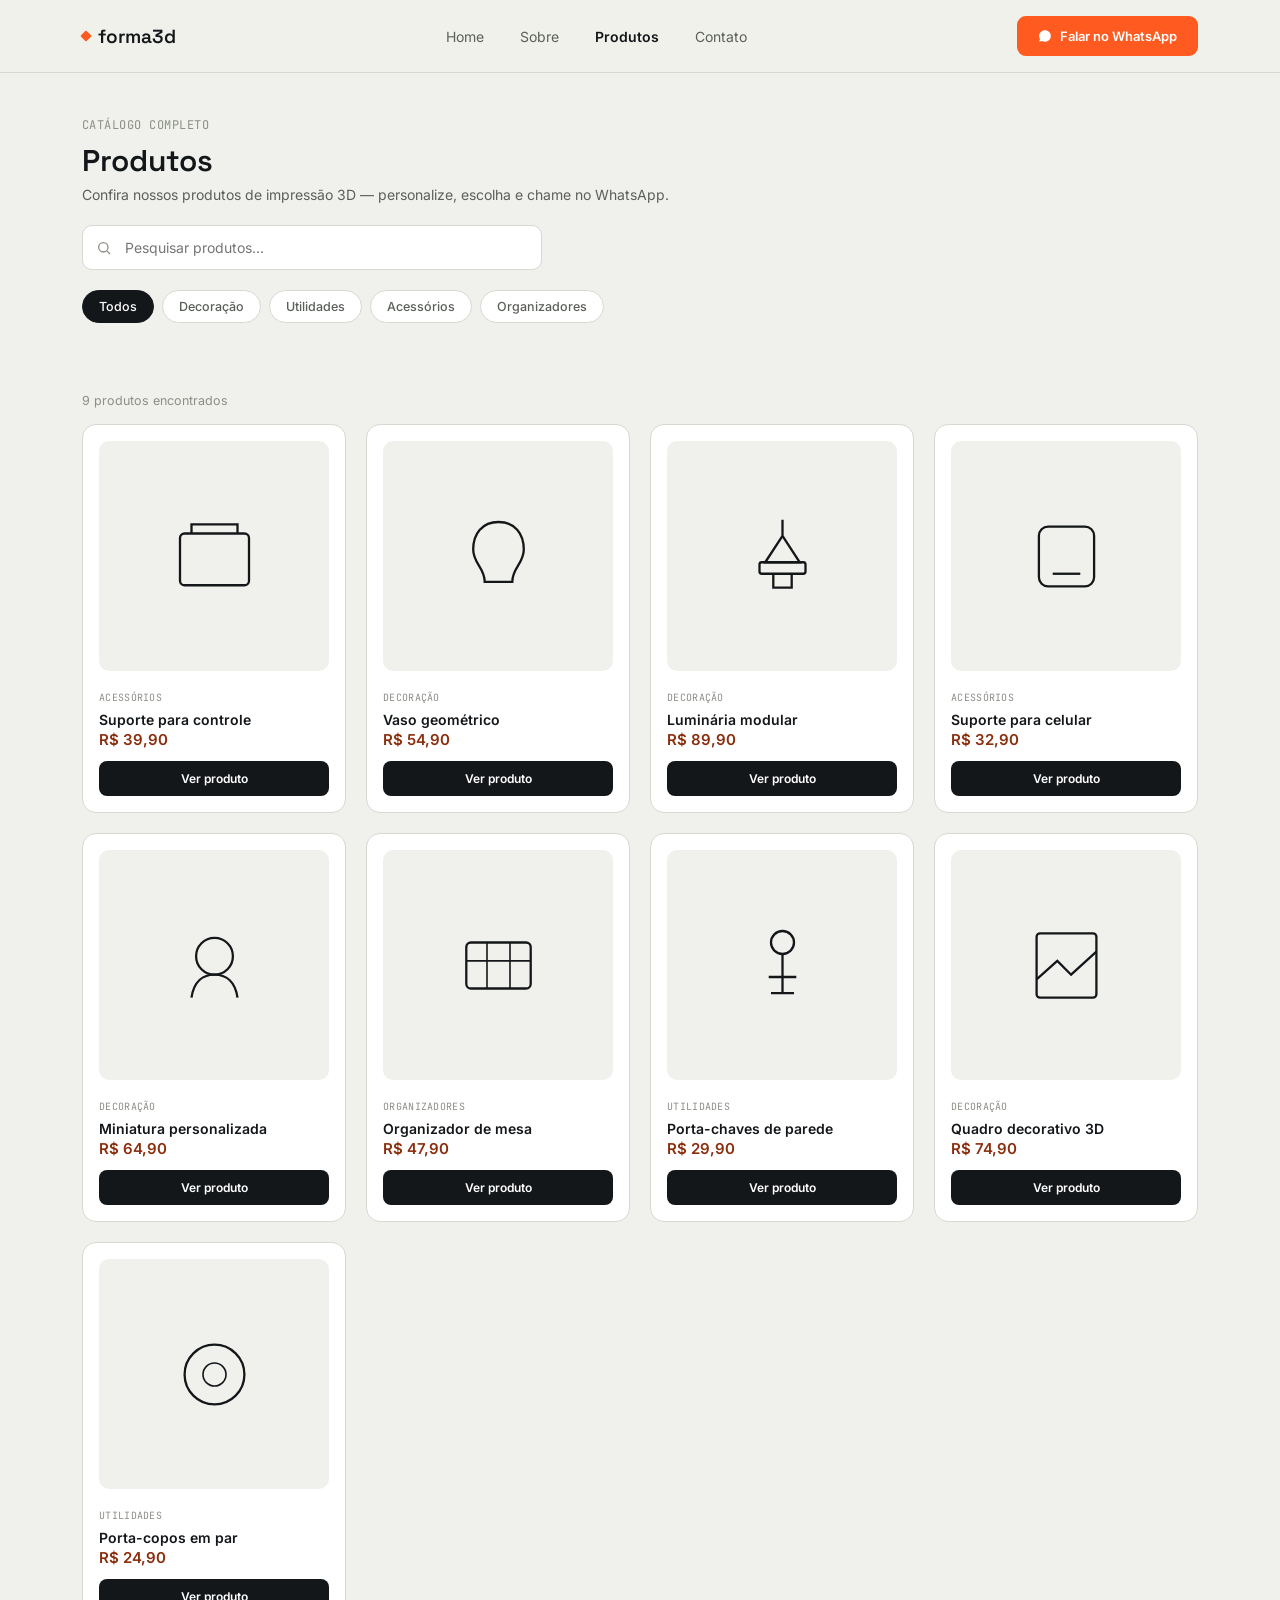
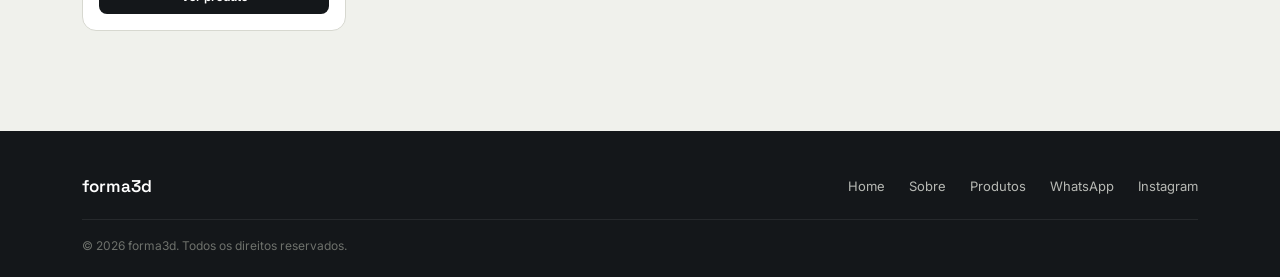
==== produtos.html @ f87c81cc "Adicionando Página de Produtos" ====
<!DOCTYPE html>
<html lang="pt-BR">
<head>
<meta charset="UTF-8">
<meta name="viewport" content="width=device-width, initial-scale=1.0">
<title>Produtos — Forma3D | Catálogo de impressão 3D</title>
<meta name="description" content="Catálogo de produtos personalizados em impressão 3D da Forma3D. Veja preços, fotos e compre pelo WhatsApp.">
<link rel="stylesheet" href="CSS/produtos.css">

<link rel="preconnect" href="https://fonts.googleapis.com">
<link rel="preconnect" href="https://fonts.gstatic.com" crossorigin>
<link href="https://fonts.googleapis.com/css2?family=Space+Grotesk:wght@500;600&family=Inter:wght@400;500;600&family=JetBrains+Mono:wght@400;500&display=swap" rel="stylesheet">

</head>
<body>

<header>
  <div class="wrap">
    <nav>
      <a href="index.html" class="logo display"><span class="dot"></span>forma3d</a>
      <div class="navlinks">
        <a href="index.html">Home</a>
        <a href="index.html#sobre">Sobre</a>
        <a href="produtos.html" class="active">Produtos</a>
        <a href="index.html#contato">Contato</a>
      </div>
      <a class="btn btn-accent" href="https://wa.me/5500000000000" target="_blank" rel="noopener">
        <svg width="14" height="14" viewBox="0 0 24 24" fill="currentColor"><path d="M12 2C6.48 2 2 6.48 2 12c0 1.85.5 3.58 1.35 5.07L2 22l5.1-1.33A9.94 9.94 0 0 0 12 22c5.52 0 10-4.48 10-10S17.52 2 12 2Z"/></svg>
        Falar no WhatsApp
      </a>
    </nav>
  </div>
</header>

<main>
  <section class="page-hero">
    <div class="wrap">
      <span class="section-tag">catálogo completo</span>
      <h1 class="display">Produtos</h1>
      <p>Confira nossos produtos de impressão 3D — personalize, escolha e chame no WhatsApp.</p>

      <div class="search-wrap">
        <span class="search-icon">
          <svg width="16" height="16" viewBox="0 0 24 24" fill="none" stroke="currentColor" stroke-width="2"><circle cx="11" cy="11" r="7"/><path d="M21 21l-4.3-4.3"/></svg>
        </span>
        <input type="search" id="searchInput" placeholder="Pesquisar produtos..." aria-label="Pesquisar produtos">
        <button class="search-clear" id="searchClear" aria-label="Limpar pesquisa">
          <svg width="14" height="14" viewBox="0 0 24 24" fill="none" stroke="currentColor" stroke-width="2"><path d="M18 6 6 18M6 6l12 12"/></svg>
        </button>
      </div>

      <div class="filters" id="filters" role="tablist" aria-label="Filtrar por categoria"></div>
    </div>
  </section>

  <section class="catalog">
    <div class="wrap">
      <p class="results-meta" id="resultsMeta"></p>
      <div class="grid" id="grid"></div>
      <div class="empty-state" id="emptyState">
        <svg width="40" height="40" viewBox="0 0 24 24" fill="none" stroke="currentColor" stroke-width="1.5"><circle cx="11" cy="11" r="7"/><path d="M21 21l-4.3-4.3"/></svg>
        <h3>Nenhum produto encontrado</h3>
        <p>Tente pesquisar com outras palavras ou remova o filtro de categoria.</p>
      </div>
    </div>
  </section>
</main>

<div class="modal-overlay" id="modalOverlay">
  <div class="modal" id="modal" role="dialog" aria-modal="true" aria-labelledby="modalProductName">
    <button class="modal-close" id="modalClose" aria-label="Fechar">
      <svg width="16" height="16" viewBox="0 0 24 24" fill="none" stroke="currentColor" stroke-width="2"><path d="M18 6 6 18M6 6l12 12"/></svg>
    </button>
    <div class="modal-body">
      <div>
        <div class="gallery-main" id="galleryMain"></div>
        <div class="thumbs" id="galleryThumbs"></div>
      </div>
      <div>
        <span class="p-cat" id="modalCat"></span>
        <h2 class="p-name display" id="modalProductName"></h2>
        <div class="p-price" id="modalPrice"></div>
        <p class="p-desc" id="modalDesc"></p>
        <a class="btn btn-accent p-cta" id="modalWhats" target="_blank" rel="noopener">
          <svg width="14" height="14" viewBox="0 0 24 24" fill="currentColor"><path d="M12 2C6.48 2 2 6.48 2 12c0 1.85.5 3.58 1.35 5.07L2 22l5.1-1.33A9.94 9.94 0 0 0 12 22c5.52 0 10-4.48 10-10S17.52 2 12 2Z"/></svg>
          Comprar pelo WhatsApp
        </a>
      </div>
    </div>
    <div class="related-title">Você também pode gostar</div>
    <div class="related-grid" id="relatedGrid"></div>
  </div>
</div>

<footer>
  <div class="wrap">
    <div class="footer-row">
      <div class="footer-logo display">forma3d</div>
      <div class="footer-links">
        <a href="index.html">Home</a>
        <a href="index.html#sobre">Sobre</a>
        <a href="produtos.html">Produtos</a>
        <a href="https://wa.me/5500000000000" target="_blank" rel="noopener">WhatsApp</a>
        <a href="#" target="_blank" rel="noopener">Instagram</a>
      </div>
    </div>
    <p class="foot-bottom">© 2026 forma3d. Todos os direitos reservados.</p>
  </div>
</footer>

<script src="JS/produtos.js"></script>

</body>
</html>
---- CSS/produtos.css ----
:root{
    --bg:#F0F1EC;
    --bg-grid: rgba(20,23,26,0.05);
    --ink:#14171A;
    --ink-soft:#5B5F5A;
    --muted:#8B8F87;
    --line:#D7D8D0;
    --card:#FFFFFF;
    --accent:#FF5A1F;
    --accent-ink:#8A2E0E;
    --footer:#14171A;
    --radius:14px;
    --maxw:1180px;
  }
  *{box-sizing:border-box; margin:0; padding:0;}
  html{scroll-behavior:smooth;}
  body{ background:var(--bg); color:var(--ink); font-family:'Inter', sans-serif; -webkit-font-smoothing:antialiased; }
  img,svg{display:block; max-width:100%;}
  a{color:inherit; text-decoration:none;}
  button{ font-family:inherit; border:none; background:none; cursor:pointer; color:inherit; }
  .wrap{max-width:var(--maxw); margin:0 auto; padding:0 32px;}
  .mono{font-family:'JetBrains Mono', monospace;}
  .display{font-family:'Space Grotesk', sans-serif; font-weight:600;}
  :focus-visible{ outline:2px solid var(--accent); outline-offset:2px; }

  /* NAVBAR (mesma da Home) */
  header{ position:sticky; top:0; z-index:60; background:rgba(240,241,236,0.9); backdrop-filter:blur(10px); border-bottom:1px solid var(--line); }
  nav{ display:flex; align-items:center; justify-content:space-between; padding:16px 0; }
  .logo{ display:flex; align-items:center; gap:8px; font-size:19px; }
  .logo .dot{ width:8px; height:8px; background:var(--accent); border-radius:1px; transform:rotate(45deg); }
  .navlinks{ display:flex; gap:36px; font-size:14px; color:var(--ink-soft); }
  .navlinks a.active{ color:var(--ink); font-weight:600; }
  .navlinks a:hover{ color:var(--ink); }
  .btn{ display:inline-flex; align-items:center; gap:8px; font-size:13px; font-weight:600; padding:11px 20px; border-radius:9px; cursor:pointer; border:1px solid transparent; transition:transform .15s ease, box-shadow .15s ease, background .2s ease; white-space:nowrap; }
  .btn:active{ transform:scale(0.97); }
  .btn-accent{ background:var(--accent); color:#fff; }
  .btn-accent:hover{ box-shadow:0 6px 20px rgba(255,90,31,0.35); }
  .btn-outline{ border-color:var(--ink); color:var(--ink); background:transparent; }
  .btn-outline:hover{ background:var(--ink); color:#fff; }
  .navlinks-mobile{ display:none; }

  /* HERO simples */
  .page-hero{ padding:44px 0 30px; text-align:left; }
  .page-hero span.section-tag{ font-family:'JetBrains Mono', monospace; font-size:12px; color:var(--muted); text-transform:uppercase; letter-spacing:.04em; display:block; margin-bottom:8px; }
  .page-hero h1{ font-size:30px; }
  .page-hero p{ color:var(--ink-soft); font-size:14px; margin-top:6px; }

  /* BUSCA */
  .search-wrap{ position:relative; max-width:460px; margin-top:22px; }
  .search-wrap input{
    width:100%; font-family:inherit; font-size:14px; padding:13px 40px 13px 42px;
    border:1px solid var(--line); border-radius:10px; background:var(--card); color:var(--ink);
    transition:border-color .2s ease;
  }
  .search-wrap input:focus{ border-color:var(--ink); outline:none; }
  .search-icon{ position:absolute; left:14px; top:50%; transform:translateY(-50%); color:var(--muted); }
  .search-clear{ position:absolute; right:10px; top:50%; transform:translateY(-50%); width:24px; height:24px; border-radius:50%; display:none; align-items:center; justify-content:center; color:var(--muted); }
  .search-clear:hover{ background:var(--bg); color:var(--ink); }
  .search-clear.show{ display:flex; }

  /* FILTROS */
  .filters{ display:flex; gap:8px; margin-top:20px; overflow-x:auto; padding-bottom:4px; }
  .filters::-webkit-scrollbar{ display:none; }
  .filter-btn{
    flex:0 0 auto; font-size:12.5px; font-weight:500; padding:8px 16px; border-radius:20px;
    border:1px solid var(--line); background:var(--card); color:var(--ink-soft); white-space:nowrap;
    transition:all .2s ease;
  }
  .filter-btn:hover{ border-color:var(--ink); color:var(--ink); }
  .filter-btn.active{ background:var(--ink); border-color:var(--ink); color:#fff; }

  /* GRID */
  .catalog{ padding:36px 0 80px; }
  .results-meta{ font-size:12.5px; color:var(--muted); margin-bottom:16px; }
  .grid{ display:grid; grid-template-columns:repeat(4, 1fr); gap:20px; }
  .card{
    background:var(--card); border:1px solid var(--line); border-radius:var(--radius); padding:16px;
    transition:transform .25s ease, box-shadow .25s ease; cursor:pointer;
  }
  .card:hover{ transform:translateY(-5px); box-shadow:0 16px 32px rgba(20,23,26,0.08); }
  .card-img{ aspect-ratio:1/1; border-radius:10px; background:var(--bg); display:flex; align-items:center; justify-content:center; margin-bottom:14px; overflow:hidden; }
  .card-img svg{ width:50%; transition:transform .35s ease; }
  .card:hover .card-img svg{ transform:scale(1.08) rotate(-2deg); }
  .card-cat{ font-family:'JetBrains Mono', monospace; font-size:10px; color:var(--muted); text-transform:uppercase; letter-spacing:.03em; }
  .card-name{ font-size:14px; font-weight:600; margin:6px 0 2px; }
  .card-price{ font-size:15px; font-weight:600; color:var(--accent-ink); margin-bottom:12px; }
  .card-cta{ display:flex; align-items:center; justify-content:center; gap:6px; font-size:12px; font-weight:600; padding:10px; border-radius:8px; background:var(--ink); color:#fff; transition:background .2s ease; }
  .card:hover .card-cta{ background:var(--accent); }

  .empty-state{ display:none; text-align:center; padding:70px 20px; color:var(--ink-soft); }
  .empty-state.show{ display:block; }
  .empty-state svg{ margin:0 auto 16px; color:var(--muted); }
  .empty-state h3{ font-size:16px; color:var(--ink); margin-bottom:6px; }
  .empty-state p{ font-size:13px; }

  /* MODAL PRODUTO */
  .modal-overlay{
    position:fixed; inset:0; background:rgba(20,23,26,0.5); backdrop-filter:blur(3px);
    display:none; align-items:center; justify-content:center; z-index:100; padding:24px;
  }
  .modal-overlay.open{ display:flex; }
  .modal{
    background:var(--bg); border-radius:18px; max-width:920px; width:100%; max-height:88vh; overflow-y:auto;
    position:relative; box-shadow:0 30px 60px rgba(0,0,0,0.25);
  }
  .modal-close{
    position:sticky; top:16px; margin-left:auto; margin-right:16px; width:36px; height:36px; border-radius:50%;
    background:var(--card); border:1px solid var(--line); display:flex; align-items:center; justify-content:center; z-index:5;
  }
  .modal-close:hover{ border-color:var(--ink); }
  .modal-body{ display:grid; grid-template-columns:1fr 1fr; gap:36px; padding:0 40px 40px; margin-top:-36px; }
  .gallery-main{ aspect-ratio:1/1; border-radius:14px; background:var(--card); border:1px solid var(--line); display:flex; align-items:center; justify-content:center; overflow:hidden; }
  .gallery-main svg{ width:44%; transition:opacity .2s ease; }
  .thumbs{ display:flex; gap:10px; margin-top:10px; }
  .thumb{ width:64px; height:64px; border-radius:8px; background:var(--card); border:1.5px solid var(--line); display:flex; align-items:center; justify-content:center; }
  .thumb svg{ width:60%; }
  .thumb.active{ border-color:var(--accent); }
  .thumb:hover{ border-color:var(--ink); }

  .p-cat{ font-family:'JetBrains Mono', monospace; font-size:11px; color:var(--muted); text-transform:uppercase; letter-spacing:.04em; }
  .p-name{ font-size:24px; margin:8px 0 4px; }
  .p-price{ font-size:20px; font-weight:600; color:var(--accent-ink); margin-bottom:16px; }
  .p-desc{ font-size:14px; color:var(--ink-soft); line-height:1.7; margin-bottom:24px; }
  .p-cta{ display:inline-flex; align-items:center; gap:8px; }

  .related-title{ font-family:'JetBrains Mono', monospace; font-size:11px; color:var(--muted); text-transform:uppercase; letter-spacing:.04em; margin:36px 40px 14px; }
  .related-grid{ display:grid; grid-template-columns:repeat(3, 1fr); gap:16px; padding:0 40px 36px; }
  .related-card{ background:var(--card); border:1px solid var(--line); border-radius:10px; padding:10px; cursor:pointer; transition:transform .2s ease; }
  .related-card:hover{ transform:translateY(-3px); }
  .related-card .card-img{ margin-bottom:8px; }
  .related-card .card-name{ font-size:12px; }
  .related-card .card-price{ font-size:12.5px; margin-bottom:0; }

  footer{ background:var(--footer); color:#B7B9B4; padding:44px 0 24px; margin-top:20px; }
  .footer-row{ display:flex; justify-content:space-between; align-items:center; flex-wrap:wrap; gap:16px; padding-bottom:22px; border-bottom:1px solid rgba(255,255,255,0.08); }
  .footer-logo{ color:#fff; font-size:17px; }
  .footer-links{ display:flex; gap:24px; font-size:13px; }
  .footer-links a:hover{ color:#fff; }
  .foot-bottom{ padding-top:18px; font-size:12px; color:#6E716C; }

  @media (max-width: 1024px){
    .grid{ grid-template-columns:repeat(3, 1fr); }
    .modal-body{ grid-template-columns:1fr; padding:0 24px 24px; }
    .related-grid{ grid-template-columns:repeat(3,1fr); padding:0 24px 24px; }
    .related-title{ margin:28px 24px 12px; }
  }
  @media (max-width: 880px){
    .wrap{ padding:0 20px; }
    .navlinks{ display:none; }
    .navlinks-mobile{ display:flex; }
    .grid{ grid-template-columns:repeat(2, 1fr); gap:14px; }
    .search-wrap{ max-width:100%; }
    .modal{ max-height:92vh; }
  }
  @media (max-width: 480px){
    .grid{ grid-template-columns:1fr 1fr; }
    .related-grid{ grid-template-columns:1fr 1fr; }
  }
  @media (prefers-reduced-motion: reduce){ *{ transition:none !important; } }
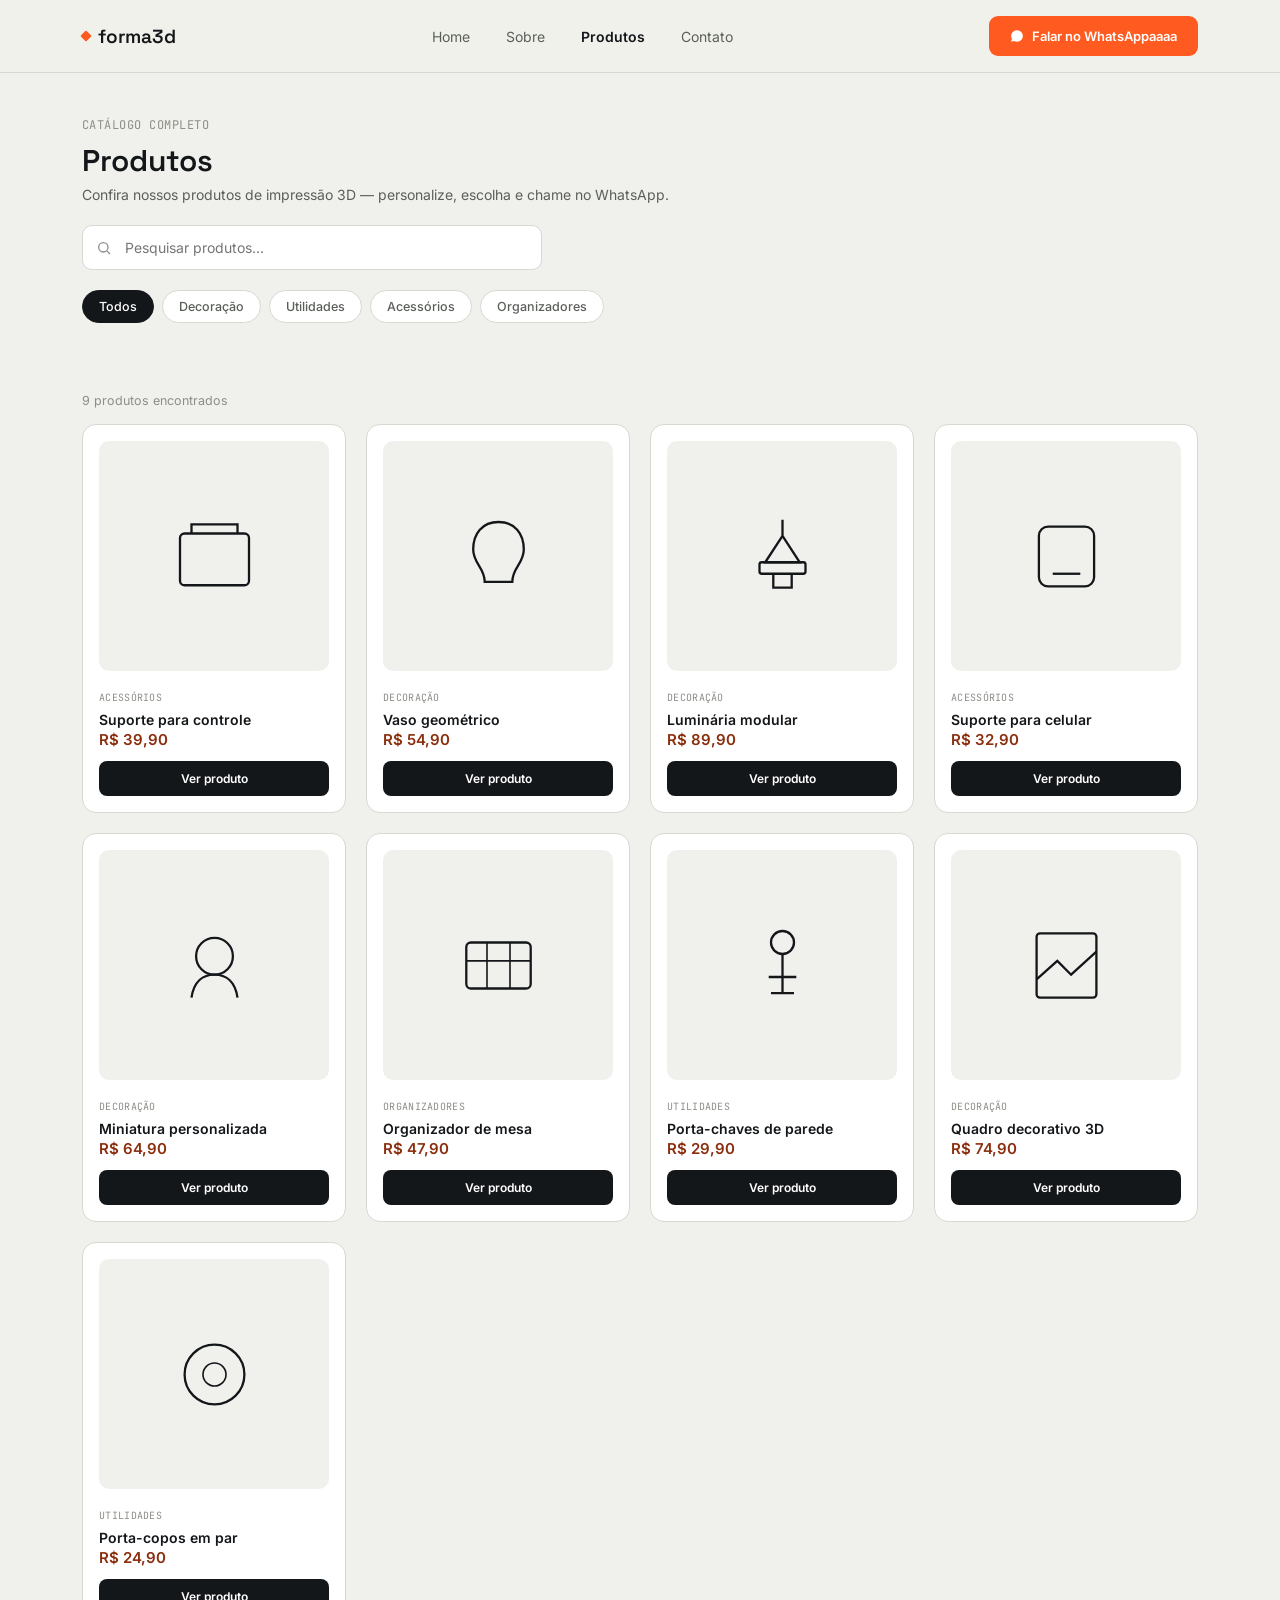
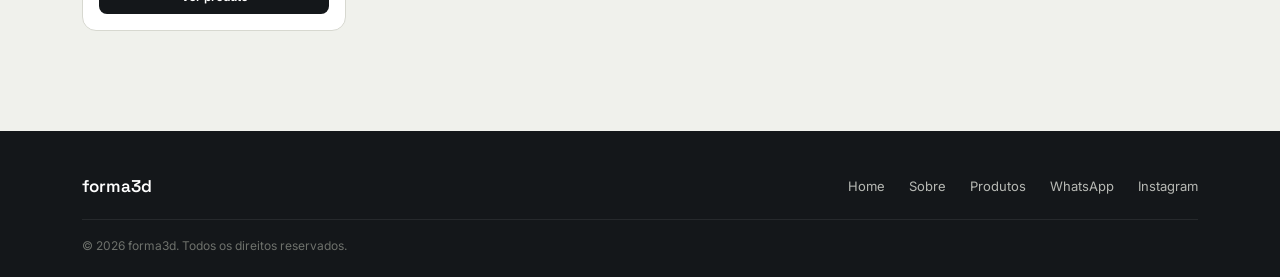
==== commit fc07bc01: "Teste" ====
--- a/produtos.html
+++ b/produtos.html
@@ -26,7 +26,7 @@
       </div>
       <a class="btn btn-accent" href="https://wa.me/5500000000000" target="_blank" rel="noopener">
         <svg width="14" height="14" viewBox="0 0 24 24" fill="currentColor"><path d="M12 2C6.48 2 2 6.48 2 12c0 1.85.5 3.58 1.35 5.07L2 22l5.1-1.33A9.94 9.94 0 0 0 12 22c5.52 0 10-4.48 10-10S17.52 2 12 2Z"/></svg>
-        Falar no WhatsApp
+        Falar no WhatsAppaaaa
       </a>
     </nav>
   </div>
--- a/CSS/produtos.css
+++ b/CSS/produtos.css
@@ -1,4 +1,4 @@
-:root{
+:root {
     --bg:#F0F1EC;
     --bg-grid: rgba(20,23,26,0.05);
     --ink:#14171A;
@@ -12,139 +12,607 @@
     --radius:14px;
     --maxw:1180px;
   }
-  *{box-sizing:border-box; margin:0; padding:0;}
-  html{scroll-behavior:smooth;}
-  body{ background:var(--bg); color:var(--ink); font-family:'Inter', sans-serif; -webkit-font-smoothing:antialiased; }
-  img,svg{display:block; max-width:100%;}
-  a{color:inherit; text-decoration:none;}
-  button{ font-family:inherit; border:none; background:none; cursor:pointer; color:inherit; }
-  .wrap{max-width:var(--maxw); margin:0 auto; padding:0 32px;}
-  .mono{font-family:'JetBrains Mono', monospace;}
-  .display{font-family:'Space Grotesk', sans-serif; font-weight:600;}
-  :focus-visible{ outline:2px solid var(--accent); outline-offset:2px; }
+
+  * {
+    box-sizing: border-box; 
+    margin: 0; 
+    padding: 0;
+}
+
+  html {
+    scroll-behavior: smooth;
+}
+  body { 
+    background: var(--bg); 
+    color: var(--ink); 
+    font-family: 'Inter', sans-serif; 
+    -webkit-font-smoothing: antialiased; 
+}
+
+  img,svg {
+    display: block; 
+    max-width: 100%;
+}
+
+  a {
+    color: inherit; 
+    text-decoration: none;
+}
+
+  button { 
+    font-family: inherit; 
+    border: none; 
+    background: none; 
+    cursor: pointer; 
+    color: inherit; 
+}
+
+  .wrap {
+    max-width: var(--maxw); 
+    margin: 0 auto; 
+    padding: 0 32px;
+}
+
+  .mono {
+    font-family: 'JetBrains Mono', monospace;
+}
+
+  .display {
+    font-family: 'Space Grotesk', sans-serif; 
+    font-weight: 600;
+}
+
+  :focus-visible { 
+    outline: 2px solid var(--accent); 
+    outline-offset: 2px; 
+}
 
   /* NAVBAR (mesma da Home) */
-  header{ position:sticky; top:0; z-index:60; background:rgba(240,241,236,0.9); backdrop-filter:blur(10px); border-bottom:1px solid var(--line); }
-  nav{ display:flex; align-items:center; justify-content:space-between; padding:16px 0; }
-  .logo{ display:flex; align-items:center; gap:8px; font-size:19px; }
-  .logo .dot{ width:8px; height:8px; background:var(--accent); border-radius:1px; transform:rotate(45deg); }
-  .navlinks{ display:flex; gap:36px; font-size:14px; color:var(--ink-soft); }
-  .navlinks a.active{ color:var(--ink); font-weight:600; }
-  .navlinks a:hover{ color:var(--ink); }
-  .btn{ display:inline-flex; align-items:center; gap:8px; font-size:13px; font-weight:600; padding:11px 20px; border-radius:9px; cursor:pointer; border:1px solid transparent; transition:transform .15s ease, box-shadow .15s ease, background .2s ease; white-space:nowrap; }
-  .btn:active{ transform:scale(0.97); }
-  .btn-accent{ background:var(--accent); color:#fff; }
-  .btn-accent:hover{ box-shadow:0 6px 20px rgba(255,90,31,0.35); }
-  .btn-outline{ border-color:var(--ink); color:var(--ink); background:transparent; }
-  .btn-outline:hover{ background:var(--ink); color:#fff; }
-  .navlinks-mobile{ display:none; }
+  header { 
+    position: sticky; 
+    top: 0; 
+    z-index: 60; 
+    background: rgba(240,241,236,0.9); 
+    backdrop-filter: blur(10px); 
+    border-bottom: 1px solid var(--line); 
+}
+  
+  nav { 
+    display: flex; 
+    align-items: center; 
+    justify-content: space-between; 
+    padding: 16px 0; 
+}
+  
+  .logo { 
+    display: flex; 
+    align-items: center; 
+    gap: 8px; 
+    font-size: 19px; 
+}
+  
+  .logo .dot { 
+    width: 8px; 
+    height: 8px; 
+    background: var(--accent); 
+    border-radius: 1px; 
+    transform: rotate(45deg); 
+}
+  
+  .navlinks { 
+    display: flex;
+    gap: 36px;
+    font-size: 14px;
+    color: var(--ink-soft);
+}
+  
+  .navlinks a.active {
+    color: var(--ink);
+    font-weight: 600;
+}
+
+  .navlinks a:hover {
+    color: var(--ink);
+}
+
+  .btn {
+    display: inline-flex;
+    align-items: center;
+    gap: 8px;
+    font-size: 13px;
+    font-weight: 600;
+    padding: 11px 20px;
+    border-radius: 9px;
+    cursor: pointer;
+    border: 1px solid transparent;
+    transition: transform .15s ease, box-shadow .15s ease, background .2s ease;
+    white-space: nowrap;
+}
+  
+  .btn:active {
+    transform: scale(0.97);
+}
+  
+  .btn-accent {
+    background: var(--accent);
+    color: #fff;
+}
+  
+  .btn-accent:hover {
+    box-shadow: 0 6px 20px rgba(255,90,31,0.35);
+}
+  
+  .btn-outline {
+    border-color: var(--ink);
+    color: var(--ink);
+    background: transparent;
+}
+  
+  .btn-outline:hover {
+    background: var(--ink);
+    color: #fff; 
+}
+
+  .navlinks-mobile { 
+    display: none; 
+}
 
   /* HERO simples */
-  .page-hero{ padding:44px 0 30px; text-align:left; }
-  .page-hero span.section-tag{ font-family:'JetBrains Mono', monospace; font-size:12px; color:var(--muted); text-transform:uppercase; letter-spacing:.04em; display:block; margin-bottom:8px; }
-  .page-hero h1{ font-size:30px; }
-  .page-hero p{ color:var(--ink-soft); font-size:14px; margin-top:6px; }
+  .page-hero {
+    padding: 44px 0 30px;
+    text-align: left;
+}
+  
+  .page-hero span.section-tag {
+    font-family: 'JetBrains Mono', monospace;
+    font-size: 12px;
+    color: var(--muted);
+    text-transform: uppercase;
+    letter-spacing: .04em;
+    display: block;
+    margin-bottom: 8px;
+}
+  
+  .page-hero h1 {
+    font-size: 30px;
+}
+  
+  .page-hero p {
+    color: var(--ink-soft);
+    font-size: 14px;
+    margin-top: 6px;
+}
 
   /* BUSCA */
-  .search-wrap{ position:relative; max-width:460px; margin-top:22px; }
-  .search-wrap input{
-    width:100%; font-family:inherit; font-size:14px; padding:13px 40px 13px 42px;
-    border:1px solid var(--line); border-radius:10px; background:var(--card); color:var(--ink);
-    transition:border-color .2s ease;
-  }
-  .search-wrap input:focus{ border-color:var(--ink); outline:none; }
-  .search-icon{ position:absolute; left:14px; top:50%; transform:translateY(-50%); color:var(--muted); }
-  .search-clear{ position:absolute; right:10px; top:50%; transform:translateY(-50%); width:24px; height:24px; border-radius:50%; display:none; align-items:center; justify-content:center; color:var(--muted); }
-  .search-clear:hover{ background:var(--bg); color:var(--ink); }
-  .search-clear.show{ display:flex; }
+  .search-wrap {
+    position: relative;
+    max-width: 460px;
+    margin-top: 22px;
+}
+  
+  .search-wrap input {
+    width: 100%;
+    font-family: inherit;
+    font-size: 14px;
+    padding: 13px 40px 13px 42px;
+    border: 1px solid var(--line);
+    border-radius: 10px;
+    background: var(--card);
+    color: var(--ink);
+    transition: border-color .2s ease;
+  }
+  
+  .search-wrap input:focus {
+    border-color: var(--ink);
+    outline:none;
+}
+  
+  .search-icon {
+    position: absolute;
+    left: 14px;
+    top: 50%;
+    transform: translateY(-50%);
+    color: var(--muted);
+}
+  
+  .search-clear {
+    position: absolute;
+    right: 10px;
+    top: 50%;
+    transform: translateY(-50%);
+    width: 24px;
+    height: 24px;
+    border-radius: 50%;
+    display: none;
+    align-items: center;
+    justify-content: center;
+    color: var(--muted);
+}
+  
+  .search-clear:hover {
+    background: var(--bg);
+    color: var(--ink);
+}
+  
+  .search-clear.show {
+    display: flex;
+}
 
   /* FILTROS */
-  .filters{ display:flex; gap:8px; margin-top:20px; overflow-x:auto; padding-bottom:4px; }
-  .filters::-webkit-scrollbar{ display:none; }
-  .filter-btn{
-    flex:0 0 auto; font-size:12.5px; font-weight:500; padding:8px 16px; border-radius:20px;
-    border:1px solid var(--line); background:var(--card); color:var(--ink-soft); white-space:nowrap;
-    transition:all .2s ease;
-  }
-  .filter-btn:hover{ border-color:var(--ink); color:var(--ink); }
-  .filter-btn.active{ background:var(--ink); border-color:var(--ink); color:#fff; }
+  .filters {
+    display: flex;
+    gap: 8px;
+    margin-top: 20px;
+    overflow-x: auto;
+    padding-bottom: 4px;
+}
+  
+  .filters::-webkit-scrollbar {
+    display: none;
+}
+  
+  .filter-btn {
+    flex: 0 0 auto;
+    font-size: 12.5px;
+    font-weight: 500;
+    padding: 8px 16px;
+    border-radius: 20px;
+    border: 1px solid var(--line);
+    background: var(--card);
+    color: var(--ink-soft);
+    white-space: nowrap;
+    transition: all .2s ease;
+  }
+
+  .filter-btn:hover {
+    border-color: var(--ink);
+    color: var(--ink);
+}
+  
+  .filter-btn.active {
+    background: var(--ink);
+    border-color: var(--ink);
+    color: #fff;
+}
 
   /* GRID */
-  .catalog{ padding:36px 0 80px; }
-  .results-meta{ font-size:12.5px; color:var(--muted); margin-bottom:16px; }
-  .grid{ display:grid; grid-template-columns:repeat(4, 1fr); gap:20px; }
-  .card{
-    background:var(--card); border:1px solid var(--line); border-radius:var(--radius); padding:16px;
-    transition:transform .25s ease, box-shadow .25s ease; cursor:pointer;
-  }
-  .card:hover{ transform:translateY(-5px); box-shadow:0 16px 32px rgba(20,23,26,0.08); }
-  .card-img{ aspect-ratio:1/1; border-radius:10px; background:var(--bg); display:flex; align-items:center; justify-content:center; margin-bottom:14px; overflow:hidden; }
-  .card-img svg{ width:50%; transition:transform .35s ease; }
-  .card:hover .card-img svg{ transform:scale(1.08) rotate(-2deg); }
-  .card-cat{ font-family:'JetBrains Mono', monospace; font-size:10px; color:var(--muted); text-transform:uppercase; letter-spacing:.03em; }
-  .card-name{ font-size:14px; font-weight:600; margin:6px 0 2px; }
-  .card-price{ font-size:15px; font-weight:600; color:var(--accent-ink); margin-bottom:12px; }
-  .card-cta{ display:flex; align-items:center; justify-content:center; gap:6px; font-size:12px; font-weight:600; padding:10px; border-radius:8px; background:var(--ink); color:#fff; transition:background .2s ease; }
-  .card:hover .card-cta{ background:var(--accent); }
-
-  .empty-state{ display:none; text-align:center; padding:70px 20px; color:var(--ink-soft); }
-  .empty-state.show{ display:block; }
-  .empty-state svg{ margin:0 auto 16px; color:var(--muted); }
-  .empty-state h3{ font-size:16px; color:var(--ink); margin-bottom:6px; }
-  .empty-state p{ font-size:13px; }
+  .catalog {
+    padding: 36px 0 80px;
+}
+  
+  .results-meta {
+    font-size: 12.5px;
+    color: var(--muted);
+    margin-bottom: 16px;
+}
+  
+  .grid {
+    display: grid;
+    grid-template-columns: repeat(4, 1fr);
+    gap: 20px;
+}
+  
+  .card {
+    background: var(--card);
+    border: 1px solid var(--line);
+    border-radius: var(--radius);
+    padding: 16px;
+    transition: transform .25s ease, box-shadow .25s ease;
+    cursor: pointer;
+  }
+
+  .card:hover {
+    transform: translateY(-5px);
+    box-shadow: 0 16px 32px rgba(20,23,26,0.08);
+}
+  
+  .card-img {
+    aspect-ratio: 1/1;
+    border-radius: 10px;
+    background: var(--bg);
+    display: flex;
+    align-items: center;
+    justify-content: center;
+    margin-bottom: 14px;
+    overflow: hidden;
+}
+  
+  .card-img svg {
+    width: 50%;
+    transition: transform .35s ease;
+}
+  
+  .card:hover .card-img svg {
+    transform: scale(1.08) rotate(-2deg);
+}
+  
+  .card-cat { 
+    font-family: 'JetBrains Mono', monospace; 
+    font-size: 10px; 
+    color: var(--muted); 
+    text-transform: uppercase; 
+    letter-spacing: .03em; 
+}
+  
+  .card-name { 
+    font-size: 14px; 
+    font-weight: 600; 
+    margin: 6px 0 2px; 
+}
+  
+  .card-price { 
+    font-size: 15px; 
+    font-weight: 600; 
+    color: var(--accent-ink);
+     margin-bottom: 12px; 
+}
+  
+  .card-cta { 
+    display: flex; 
+    align-items: center; 
+    justify-content: center; 
+    gap: 6px; 
+    font-size: 12px; 
+    font-weight: 600; 
+    padding: 10px; 
+    border-radius: 8px; 
+    background: var(--ink); 
+    color: #fff; 
+    transition: background .2s ease;
+}
+  
+  .card:hover .card-cta { 
+    background: var(--accent); 
+}
+
+  .empty-state { 
+    display: none; 
+    text-align: center; 
+    padding: 70px 20px; 
+    color: var(--ink-soft); 
+}
+  
+  .empty-state.show {
+    display: block; 
+}
+  
+  .empty-state svg { 
+    margin: 0 auto 16px; 
+    color: var(--muted); 
+}
+  
+  .empty-state h3 { 
+    font-size: 16px; 
+    color: var(--ink); 
+    margin-bottom: 6px; 
+}
+  
+  .empty-state p { 
+    font-size: 13px; 
+}
 
   /* MODAL PRODUTO */
-  .modal-overlay{
-    position:fixed; inset:0; background:rgba(20,23,26,0.5); backdrop-filter:blur(3px);
-    display:none; align-items:center; justify-content:center; z-index:100; padding:24px;
-  }
-  .modal-overlay.open{ display:flex; }
-  .modal{
-    background:var(--bg); border-radius:18px; max-width:920px; width:100%; max-height:88vh; overflow-y:auto;
-    position:relative; box-shadow:0 30px 60px rgba(0,0,0,0.25);
-  }
-  .modal-close{
-    position:sticky; top:16px; margin-left:auto; margin-right:16px; width:36px; height:36px; border-radius:50%;
-    background:var(--card); border:1px solid var(--line); display:flex; align-items:center; justify-content:center; z-index:5;
-  }
-  .modal-close:hover{ border-color:var(--ink); }
-  .modal-body{ display:grid; grid-template-columns:1fr 1fr; gap:36px; padding:0 40px 40px; margin-top:-36px; }
-  .gallery-main{ aspect-ratio:1/1; border-radius:14px; background:var(--card); border:1px solid var(--line); display:flex; align-items:center; justify-content:center; overflow:hidden; }
-  .gallery-main svg{ width:44%; transition:opacity .2s ease; }
-  .thumbs{ display:flex; gap:10px; margin-top:10px; }
-  .thumb{ width:64px; height:64px; border-radius:8px; background:var(--card); border:1.5px solid var(--line); display:flex; align-items:center; justify-content:center; }
-  .thumb svg{ width:60%; }
-  .thumb.active{ border-color:var(--accent); }
-  .thumb:hover{ border-color:var(--ink); }
-
-  .p-cat{ font-family:'JetBrains Mono', monospace; font-size:11px; color:var(--muted); text-transform:uppercase; letter-spacing:.04em; }
-  .p-name{ font-size:24px; margin:8px 0 4px; }
-  .p-price{ font-size:20px; font-weight:600; color:var(--accent-ink); margin-bottom:16px; }
-  .p-desc{ font-size:14px; color:var(--ink-soft); line-height:1.7; margin-bottom:24px; }
-  .p-cta{ display:inline-flex; align-items:center; gap:8px; }
-
-  .related-title{ font-family:'JetBrains Mono', monospace; font-size:11px; color:var(--muted); text-transform:uppercase; letter-spacing:.04em; margin:36px 40px 14px; }
-  .related-grid{ display:grid; grid-template-columns:repeat(3, 1fr); gap:16px; padding:0 40px 36px; }
-  .related-card{ background:var(--card); border:1px solid var(--line); border-radius:10px; padding:10px; cursor:pointer; transition:transform .2s ease; }
-  .related-card:hover{ transform:translateY(-3px); }
-  .related-card .card-img{ margin-bottom:8px; }
-  .related-card .card-name{ font-size:12px; }
-  .related-card .card-price{ font-size:12.5px; margin-bottom:0; }
-
-  footer{ background:var(--footer); color:#B7B9B4; padding:44px 0 24px; margin-top:20px; }
-  .footer-row{ display:flex; justify-content:space-between; align-items:center; flex-wrap:wrap; gap:16px; padding-bottom:22px; border-bottom:1px solid rgba(255,255,255,0.08); }
-  .footer-logo{ color:#fff; font-size:17px; }
-  .footer-links{ display:flex; gap:24px; font-size:13px; }
-  .footer-links a:hover{ color:#fff; }
-  .foot-bottom{ padding-top:18px; font-size:12px; color:#6E716C; }
-
-  @media (max-width: 1024px){
+  .modal-overlay {
+    position: fixed; 
+    inset: 0; 
+    background: rgba(20,23,26,0.5); 
+    backdrop-filter: blur(3px);
+    display: none; 
+    align-items: center; 
+    justify-content: center; 
+    z-index: 100; 
+    padding: 24px;
+  }
+
+  .modal-overlay.open { 
+    display: flex; 
+}
+
+  .modal {
+    background: var(--bg); 
+    border-radius: 18px; 
+    max-width: 920px; 
+    width: 100%; 
+    max-height: 88vh; 
+    overflow-y: auto;
+    position: relative; 
+    box-shadow: 0 30px 60px rgba(0,0,0,0.25);
+  }
+
+  .modal-close {
+    position: sticky; 
+    top: 16px; 
+    margin-left: auto; 
+    margin-right: 16px; 
+    width: 36px;
+    height: 36px; 
+    border-radius: 50%;
+    background: var(--card); 
+    border: 1px solid var(--line); 
+    display: flex; 
+    align-items: center; 
+    justify-content: center; 
+    z-index: 5;
+  }
+
+  .modal-close:hover { 
+    border-color: var(--ink);
+}
+  
+  .modal-body { 
+    display: grid; 
+    grid-template-columns: 1fr 1fr; 
+    gap: 36px; 
+    padding :0 40px 40px; 
+    margin-top: -36px; 
+}
+  
+  .gallery-main { 
+    aspect-ratio: 1/1; 
+    border-radius: 14px; 
+    background: var(--card); 
+    border: 1px solid var(--line);
+    display: flex; 
+    align-items: center; 
+    justify-content: center; 
+    overflow: hidden; 
+}
+  
+  .gallery-main svg { 
+    width: 44%; 
+    transition: opacity .2s ease; 
+}
+  
+  .thumbs { 
+    display: flex; 
+    gap: 10px; 
+    margin-top: 10px; 
+}
+  
+  .thumb { 
+    width: 64px; 
+    height: 64px; 
+    border-radius: 8px; 
+    background: var(--card); 
+    border: 1.5px solid var(--line); 
+    display: flex; 
+    align-items: center; 
+    justify-content: center; 
+}
+  
+  .thumb svg { 
+    width: 60%; 
+}
+  
+  .thumb.active { 
+    border-color: var(--accent); 
+}
+  
+  .thumb:hover { 
+    border-color: var(--ink); 
+}
+
+  .p-cat { 
+    font-family: 'JetBrains Mono', monospace; 
+    font-size: 11px; 
+    color: var(--muted); 
+    text-transform: uppercase; 
+    letter-spacing: .04em; 
+}
+  
+  .p-name { 
+    font-size: 24px; 
+    margin: 8px 0 4px; 
+}
+  
+  .p-price { 
+    font-size: 20px; 
+    font-weight: 600; 
+    color: var(--accent-ink); 
+    margin-bottom: 16px; 
+}
+  
+  .p-desc { 
+    font-size: 14px; 
+    color: var(--ink-soft); 
+    line-height: 1.7; 
+    margin-bottom: 24px; 
+}
+  
+  .p-cta { 
+    display: inline-flex; 
+    align-items: center; 
+    gap: 8px; 
+}
+
+  .related-title { 
+    font-family: 'JetBrains Mono', monospace;
+    font-size: 11px; 
+    color: var(--muted); 
+    text-transform: uppercase; 
+    letter-spacing: .04em; 
+    margin: 36px 40px 14px; 
+}
+  
+  .related-grid { 
+    display: grid; 
+    grid-template-columns: repeat(3, 1fr); 
+    gap: 16px; 
+    padding: 0 40px 36px; 
+}
+  
+  .related-card { 
+    background: var(--card); 
+    border: 1px solid var(--line); 
+    border-radius :10px; 
+    padding: 10px; 
+    cursor: pointer; 
+    transition: transform .2s ease; 
+}
+  
+  .related-card:hover { 
+    transform: translateY(-3px); 
+}
+  
+  .related-card .card-img{ 
+    margin-bottom: 8px; 
+}
+  
+  .related-card .card-name{ 
+    font-size: 12px; 
+}
+  
+  .related-card .card-price{ 
+    font-size: 12.5px; 
+    margin-bottom: 0; 
+}
+
+  footer { 
+    background: var(--footer); 
+    color: #B7B9B4; 
+    padding: 44px 0 24px; 
+    margin-top: 20px; 
+}
+  
+  .footer-row { 
+    display: flex; 
+    justify-content: space-between; 
+    align-items: center; 
+    flex-wrap: wrap; 
+    gap: 16px; 
+    padding-bottom: 22px; 
+    border-bottom: 1px solid rgba(255,255,255,0.08); 
+}
+  
+  .footer-logo { 
+    color: #fff; 
+    font-size: 17px; 
+}
+  
+  .footer-links { 
+    display: flex; 
+    gap: 24px; 
+    font-size: 13px; 
+}
+  
+  .footer-links a:hover { 
+    color: #fff; 
+}
+  
+  .foot-bottom { 
+    padding-top: 18px; 
+    font-size: 12px; 
+    color: #6E716C; 
+}
+
+  @media (max-width: 1024px) {
     .grid{ grid-template-columns:repeat(3, 1fr); }
     .modal-body{ grid-template-columns:1fr; padding:0 24px 24px; }
     .related-grid{ grid-template-columns:repeat(3,1fr); padding:0 24px 24px; }
     .related-title{ margin:28px 24px 12px; }
   }
-  @media (max-width: 880px){
+  
+  @media (max-width: 880px) {
     .wrap{ padding:0 20px; }
     .navlinks{ display:none; }
     .navlinks-mobile{ display:flex; }
@@ -152,8 +620,10 @@
     .search-wrap{ max-width:100%; }
     .modal{ max-height:92vh; }
   }
-  @media (max-width: 480px){
+
+  @media (max-width: 480px) {
     .grid{ grid-template-columns:1fr 1fr; }
     .related-grid{ grid-template-columns:1fr 1fr; }
   }
+
   @media (prefers-reduced-motion: reduce){ *{ transition:none !important; } }
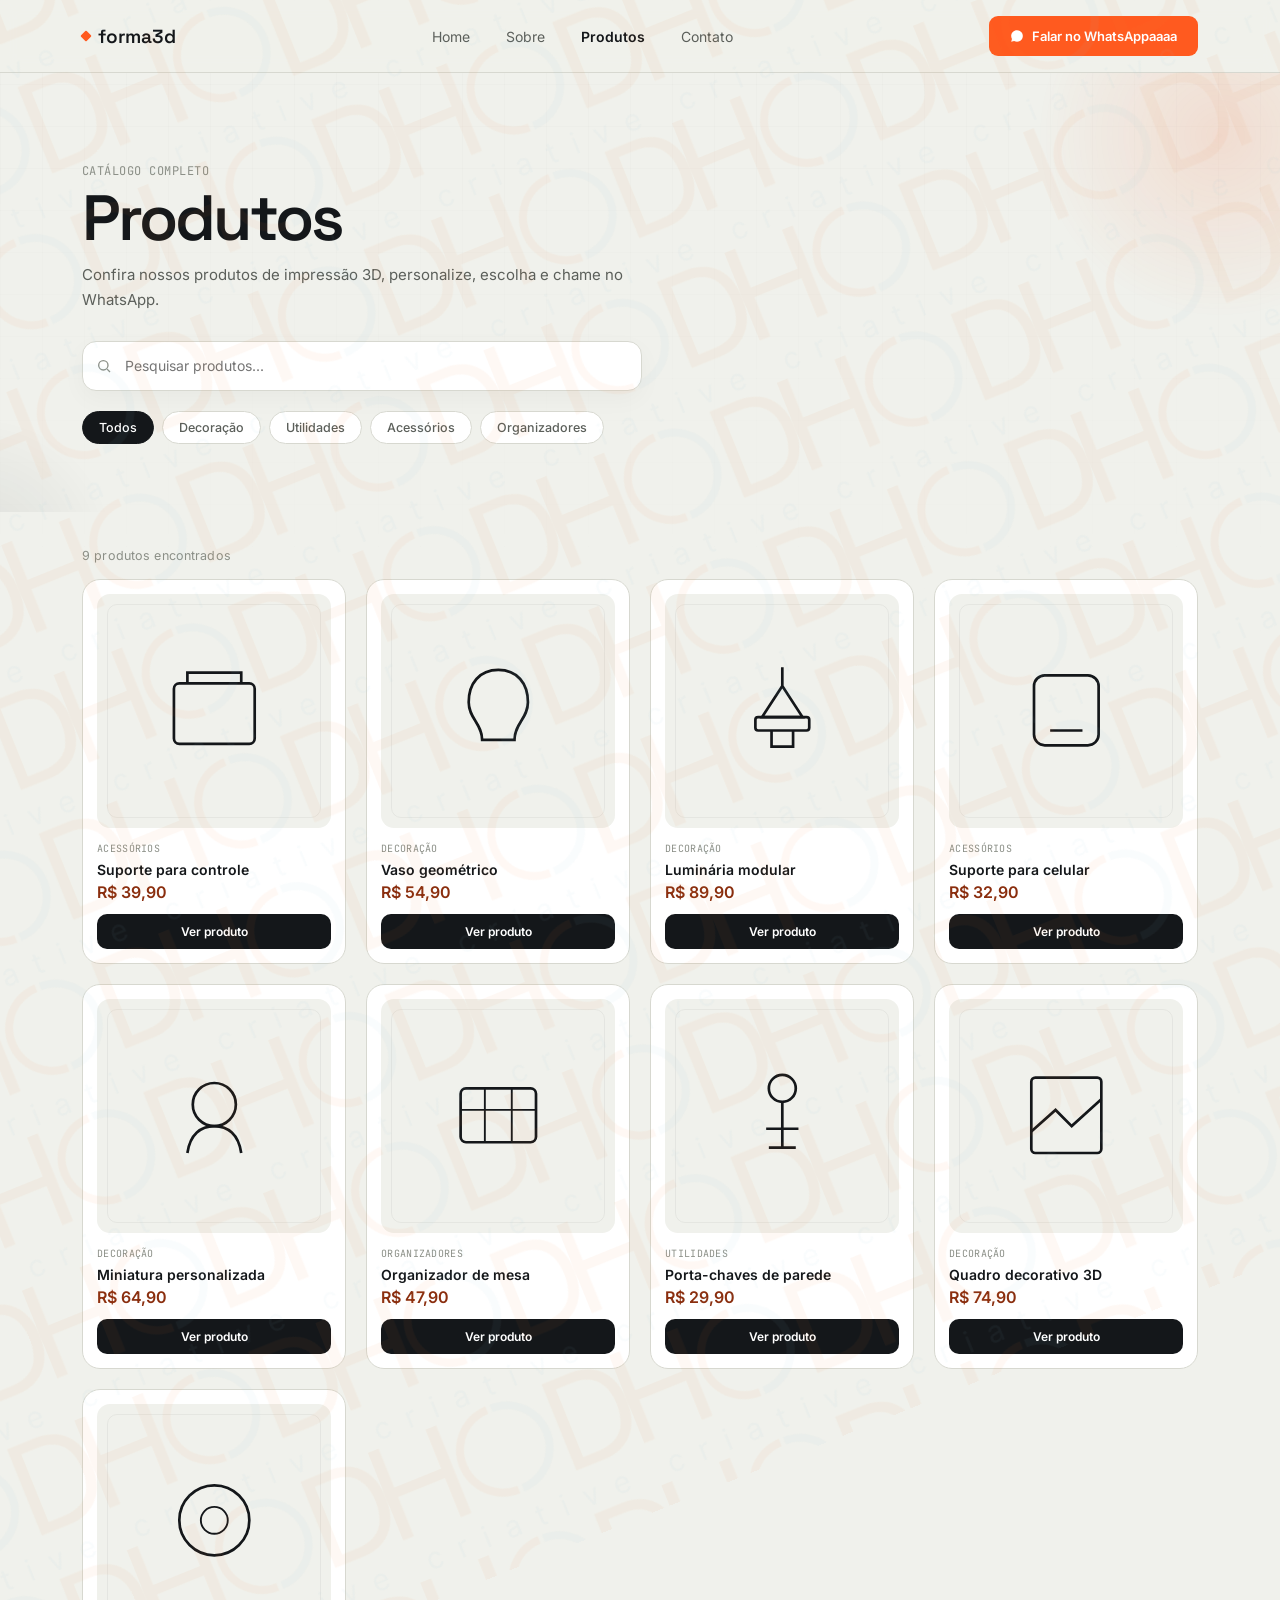
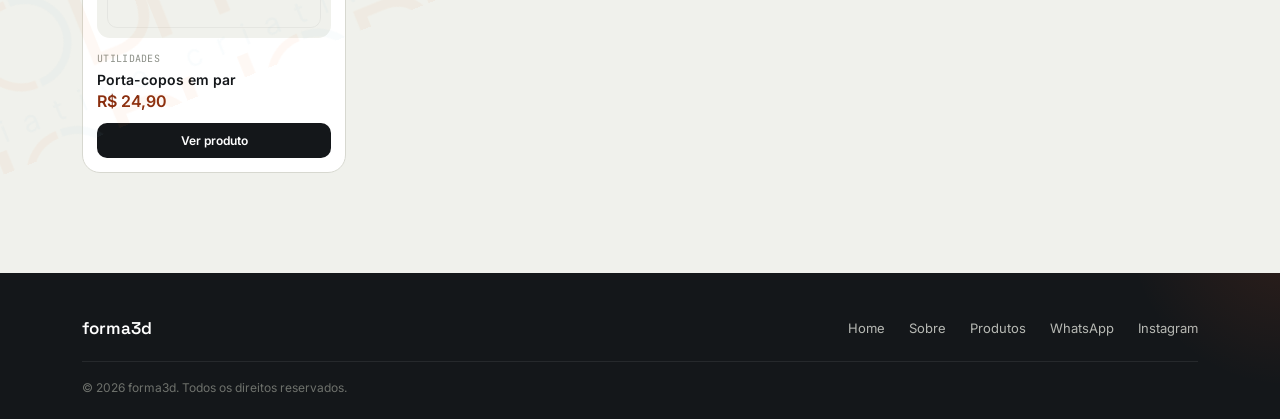
==== commit 4e66d4de: "Adicionando marca d'água e novas animações na pág produtos" ====
--- a/produtos.html
+++ b/produtos.html
@@ -3,9 +3,10 @@
 <head>
 <meta charset="UTF-8">
 <meta name="viewport" content="width=device-width, initial-scale=1.0">
-<title>Produtos — Forma3D | Catálogo de impressão 3D</title>
+<title>Produtos Forma3D | Catálogo de impressão 3D</title>
 <meta name="description" content="Catálogo de produtos personalizados em impressão 3D da Forma3D. Veja preços, fotos e compre pelo WhatsApp.">
 <link rel="stylesheet" href="CSS/produtos.css">
+<link rel="stylesheet" href="CSS/watermark.css">
 
 <link rel="preconnect" href="https://fonts.googleapis.com">
 <link rel="preconnect" href="https://fonts.gstatic.com" crossorigin>
@@ -13,6 +14,8 @@
 
 </head>
 <body>
+
+<div class="watermark-overlay" aria-hidden="true"></div>
 
 <header>
   <div class="wrap">
@@ -37,7 +40,7 @@
     <div class="wrap">
       <span class="section-tag">catálogo completo</span>
       <h1 class="display">Produtos</h1>
-      <p>Confira nossos produtos de impressão 3D — personalize, escolha e chame no WhatsApp.</p>
+      <p>Confira nossos produtos de impressão 3D, personalize, escolha e chame no WhatsApp.</p>
 
       <div class="search-wrap">
         <span class="search-icon">
@@ -109,6 +112,7 @@
 </footer>
 
 <script src="JS/produtos.js"></script>
+<script src="JS/products-effects.js"></script>
 
 </body>
 </html>
--- a/CSS/produtos.css
+++ b/CSS/produtos.css
@@ -626,4 +626,715 @@
     .related-grid{ grid-template-columns:1fr 1fr; }
   }
 
-  @media (prefers-reduced-motion: reduce){ *{ transition:none !important; } }+  @media (prefers-reduced-motion: reduce){ *{ transition:none !important; } }
+
+
+/* =========================================================
+   FORMA3D — REFINO VISUAL / PRODUTOS
+   Camada de melhorias: imagens, modal, microinterações,
+   reveal/parallax e responsividade.
+   ========================================================= */
+
+/* ---------- Base / movimento ---------- */
+html {
+  scroll-behavior: smooth;
+}
+
+body {
+  overflow-x: hidden;
+}
+
+body::before {
+  content: "";
+  position: fixed;
+  inset: 0;
+  pointer-events: none;
+  z-index: -1;
+  opacity: .45;
+  background-image:
+    linear-gradient(rgba(20,23,26,.035) 1px, transparent 1px),
+    linear-gradient(90deg, rgba(20,23,26,.035) 1px, transparent 1px);
+  background-size: 42px 42px;
+  mask-image: linear-gradient(to bottom, black, transparent 82%);
+}
+
+/* ---------- Header ---------- */
+header {
+  transition:
+    background .3s ease,
+    box-shadow .3s ease,
+    border-color .3s ease;
+}
+
+header.scrolled {
+  background: rgba(240,241,236,.82);
+  box-shadow: 0 10px 30px rgba(20,23,26,.06);
+}
+
+/* ---------- Hero ---------- */
+.page-hero {
+  position: relative;
+  isolation: isolate;
+  overflow: hidden;
+  padding-top: clamp(54px, 8vw, 90px);
+  padding-bottom: clamp(38px, 6vw, 64px);
+}
+
+.page-hero::before,
+.page-hero::after {
+  content: "";
+  position: absolute;
+  z-index: -1;
+  border-radius: 50%;
+  pointer-events: none;
+  filter: blur(1px);
+}
+
+.page-hero::before {
+  width: 380px;
+  height: 380px;
+  right: -130px;
+  top: -120px;
+  background: radial-gradient(circle, rgba(255,90,31,.13), transparent 68%);
+  transform: translate3d(0, var(--hero-parallax, 0px), 0);
+}
+
+.page-hero::after {
+  width: 280px;
+  height: 280px;
+  left: -160px;
+  bottom: -180px;
+  background: radial-gradient(circle, rgba(20,23,26,.08), transparent 68%);
+}
+
+.page-hero h1 {
+  font-size: clamp(38px, 5vw, 64px);
+  line-height: .98;
+  letter-spacing: -.045em;
+  animation: formaHeroIn .7s cubic-bezier(.2,.8,.2,1) both;
+}
+
+.page-hero > .wrap > p {
+  max-width: 620px;
+  font-size: 15px;
+  line-height: 1.7;
+  margin-top: 12px;
+  animation: formaHeroIn .7s .08s cubic-bezier(.2,.8,.2,1) both;
+}
+
+.search-wrap {
+  max-width: 560px;
+  margin-top: 28px;
+  animation: formaHeroIn .7s .16s cubic-bezier(.2,.8,.2,1) both;
+}
+
+.search-wrap input {
+  min-height: 50px;
+  border-radius: 14px;
+  box-shadow: 0 8px 25px rgba(20,23,26,.035);
+}
+
+.search-wrap input:focus {
+  box-shadow: 0 0 0 4px rgba(255,90,31,.10);
+}
+
+.filters {
+  animation: formaHeroIn .7s .22s cubic-bezier(.2,.8,.2,1) both;
+}
+
+.filter-btn {
+  position: relative;
+  overflow: hidden;
+}
+
+.filter-btn::after {
+  content: "";
+  position: absolute;
+  inset: 0;
+  background: linear-gradient(110deg, transparent 20%, rgba(255,255,255,.35), transparent 80%);
+  transform: translateX(-120%);
+  transition: transform .5s ease;
+}
+
+.filter-btn:hover::after {
+  transform: translateX(120%);
+}
+
+/* ---------- Catálogo ---------- */
+.catalog {
+  position: relative;
+  z-index: 1;
+}
+
+.results-meta {
+  letter-spacing: .01em;
+}
+
+.grid {
+  perspective: 1200px;
+}
+
+/* Card mais premium, sem alterar a estrutura do JS */
+.card {
+  position: relative;
+  isolation: isolate;
+  overflow: hidden;
+  padding: 14px;
+  border-radius: 18px;
+  transform: translateY(var(--reveal-y, 0)) rotateX(var(--tilt-x, 0deg)) rotateY(var(--tilt-y, 0deg));
+  opacity: var(--reveal-opacity, 1);
+  transition:
+    transform .45s cubic-bezier(.2,.8,.2,1),
+    box-shadow .35s ease,
+    border-color .25s ease,
+    opacity .6s ease;
+}
+
+.card::before {
+  content: "";
+  position: absolute;
+  inset: 0;
+  z-index: -1;
+  background: radial-gradient(
+    260px circle at var(--mx, 50%) var(--my, 0%),
+    rgba(255,90,31,.10),
+    transparent 62%
+  );
+  opacity: 0;
+  transition: opacity .3s ease;
+}
+
+.card:hover {
+  transform:
+    translateY(-9px)
+    rotateX(var(--tilt-x, 0deg))
+    rotateY(var(--tilt-y, 0deg));
+  border-color: rgba(255,90,31,.28);
+  box-shadow:
+    0 22px 50px rgba(20,23,26,.10),
+    0 4px 12px rgba(255,90,31,.06);
+}
+
+.card:hover::before {
+  opacity: 1;
+}
+
+/* ---------- Imagens dos cards: corrige cortes ---------- */
+.card-img {
+  position: relative;
+  aspect-ratio: 1 / 1;
+  min-height: 0;
+  padding: 18px;
+  border-radius: 13px;
+  overflow: hidden;
+}
+
+.card-img::after {
+  content: "";
+  position: absolute;
+  inset: 10px;
+  border: 1px solid rgba(20,23,26,.05);
+  border-radius: 10px;
+  pointer-events: none;
+}
+
+.card-img img,
+.card-img picture,
+.card-img canvas {
+  width: 100%;
+  height: 100%;
+  max-width: 100%;
+  max-height: 100%;
+}
+
+.card-img img {
+  display: block;
+  object-fit: contain;
+  object-position: center;
+  padding: 6px;
+  transform: scale(.94);
+  transition:
+    transform .55s cubic-bezier(.2,.8,.2,1),
+    filter .35s ease;
+}
+
+.card:hover .card-img img {
+  transform: scale(1.04) translateY(-3px);
+  filter: saturate(1.04) contrast(1.02);
+}
+
+/* SVG continua funcionando */
+.card-img svg {
+  width: 68%;
+  height: 68%;
+  max-height: 100%;
+  object-fit: contain;
+  transform-origin: center;
+}
+
+.card-cat {
+  display: block;
+  margin-top: 2px;
+}
+
+.card-name {
+  line-height: 1.35;
+}
+
+.card-price {
+  font-size: 16px;
+}
+
+.card-cta {
+  position: relative;
+  overflow: hidden;
+  border-radius: 10px;
+  transition:
+    background .25s ease,
+    transform .25s ease,
+    box-shadow .25s ease;
+}
+
+.card-cta::before {
+  content: "";
+  position: absolute;
+  top: 0;
+  bottom: 0;
+  left: -55%;
+  width: 35%;
+  transform: skewX(-18deg);
+  background: rgba(255,255,255,.16);
+  transition: left .55s ease;
+}
+
+.card:hover .card-cta {
+  transform: translateY(-1px);
+  box-shadow: 0 8px 20px rgba(255,90,31,.18);
+}
+
+.card:hover .card-cta::before {
+  left: 125%;
+}
+
+/* ---------- Modal ---------- */
+.modal-overlay {
+  opacity: 0;
+  visibility: hidden;
+  transition:
+    opacity .35s ease,
+    visibility .35s ease;
+}
+
+.modal-overlay.open {
+  opacity: 1;
+  visibility: visible;
+}
+
+.modal {
+  max-width: 1040px;
+  max-height: min(900px, 90vh);
+  border: 1px solid rgba(20,23,26,.08);
+  background: rgba(240,241,236,.96);
+  box-shadow:
+    0 35px 90px rgba(0,0,0,.30),
+    0 10px 30px rgba(0,0,0,.12);
+  transform: translateY(22px) scale(.975);
+  opacity: 0;
+  transition:
+    transform .4s cubic-bezier(.2,.8,.2,1),
+    opacity .3s ease;
+}
+
+.modal-overlay.open .modal {
+  transform: translateY(0) scale(1);
+  opacity: 1;
+}
+
+.modal-close {
+  top: 14px;
+  right: 14px;
+  margin-right: 14px;
+  box-shadow: 0 5px 16px rgba(20,23,26,.08);
+  transition:
+    transform .25s ease,
+    background .2s ease,
+    border-color .2s ease;
+}
+
+.modal-close:hover {
+  transform: rotate(90deg);
+  background: var(--ink);
+  border-color: var(--ink);
+  color: #fff;
+}
+
+.modal-body {
+  grid-template-columns: minmax(0, 1.08fr) minmax(300px, .92fr);
+  align-items: start;
+  gap: clamp(28px, 4vw, 52px);
+  padding: 0 clamp(24px, 4vw, 48px) 42px;
+  margin-top: -28px;
+}
+
+/*
+ * Área da imagem:
+ * - mantém proporção;
+ * - dá respiro ao produto;
+ * - evita que imagens grandes sejam cortadas;
+ * - permite SVGs e <img> com dimensões diferentes.
+ */
+.gallery-main {
+  position: relative;
+  aspect-ratio: 1 / 1;
+  width: 100%;
+  min-width: 0;
+  min-height: 320px;
+  max-height: 520px;
+  padding: clamp(22px, 4vw, 44px);
+  border-radius: 18px;
+  background:
+    radial-gradient(circle at 50% 35%, rgba(255,255,255,.95), rgba(255,255,255,.72) 62%, rgba(20,23,26,.025));
+  box-shadow: inset 0 0 0 1px rgba(20,23,26,.035);
+}
+
+.gallery-main::before {
+  content: "";
+  position: absolute;
+  width: 58%;
+  height: 58%;
+  left: 21%;
+  top: 21%;
+  border-radius: 50%;
+  background: radial-gradient(circle, rgba(255,90,31,.09), transparent 68%);
+  filter: blur(8px);
+  pointer-events: none;
+}
+
+.gallery-main img,
+.gallery-main picture,
+.gallery-main canvas {
+  position: relative;
+  z-index: 1;
+  display: block;
+  width: 100%;
+  height: 100%;
+  max-width: 100%;
+  max-height: 100%;
+}
+
+.gallery-main img {
+  object-fit: contain;
+  object-position: center;
+  padding: 8px;
+  transform: scale(.92);
+  transition:
+    opacity .22s ease,
+    transform .55s cubic-bezier(.2,.8,.2,1);
+}
+
+.gallery-main:hover img {
+  transform: scale(.98) translateY(-3px);
+}
+
+.gallery-main svg {
+  position: relative;
+  z-index: 1;
+  width: min(78%, 360px);
+  height: min(78%, 360px);
+  max-width: 100%;
+  max-height: 100%;
+  object-fit: contain;
+  transition: transform .55s cubic-bezier(.2,.8,.2,1);
+}
+
+.gallery-main:hover svg {
+  transform: scale(1.035) translateY(-3px);
+}
+
+/* Miniaturas também deixam de cortar imagens */
+.thumbs {
+  flex-wrap: wrap;
+  gap: 10px;
+}
+
+.thumb {
+  position: relative;
+  width: 70px;
+  height: 70px;
+  padding: 8px;
+  overflow: hidden;
+  transition:
+    transform .25s ease,
+    border-color .2s ease,
+    box-shadow .2s ease;
+}
+
+.thumb img {
+  width: 100%;
+  height: 100%;
+  max-width: 100%;
+  max-height: 100%;
+  object-fit: contain;
+  object-position: center;
+}
+
+.thumb:hover {
+  transform: translateY(-3px);
+  box-shadow: 0 8px 18px rgba(20,23,26,.08);
+}
+
+.thumb.active {
+  box-shadow: 0 0 0 3px rgba(255,90,31,.10);
+}
+
+.p-name {
+  font-size: clamp(26px, 3vw, 34px);
+  line-height: 1.05;
+  letter-spacing: -.035em;
+}
+
+.p-price {
+  font-size: 22px;
+  margin-top: 2px;
+}
+
+.p-desc {
+  max-width: 540px;
+  line-height: 1.8;
+}
+
+.p-cta {
+  position: relative;
+  overflow: hidden;
+  padding: 13px 19px;
+  border-radius: 11px;
+  box-shadow: 0 9px 24px rgba(255,90,31,.16);
+}
+
+.p-cta:hover {
+  transform: translateY(-2px);
+  box-shadow: 0 14px 30px rgba(255,90,31,.23);
+}
+
+/* ---------- Relacionados ---------- */
+.related-title {
+  display: flex;
+  align-items: center;
+  gap: 14px;
+}
+
+.related-title::after {
+  content: "";
+  flex: 1;
+  height: 1px;
+  background: var(--line);
+}
+
+.related-card {
+  transition:
+    transform .35s cubic-bezier(.2,.8,.2,1),
+    box-shadow .3s ease,
+    border-color .2s ease;
+}
+
+.related-card:hover {
+  transform: translateY(-6px);
+  border-color: rgba(255,90,31,.25);
+  box-shadow: 0 16px 30px rgba(20,23,26,.08);
+}
+
+.related-card .card-img {
+  aspect-ratio: 1 / 1;
+}
+
+/* ---------- Footer ---------- */
+footer {
+  position: relative;
+  overflow: hidden;
+}
+
+footer::before {
+  content: "";
+  position: absolute;
+  width: 340px;
+  height: 340px;
+  right: -180px;
+  top: -220px;
+  border-radius: 50%;
+  background: radial-gradient(circle, rgba(255,90,31,.12), transparent 68%);
+}
+
+/* ---------- Reveal controlado por IntersectionObserver ---------- */
+.js-reveal {
+  opacity: 0;
+  transform: translateY(28px);
+}
+
+.js-reveal.is-visible {
+  opacity: 1;
+  transform: translateY(0);
+  transition:
+    opacity .65s ease,
+    transform .65s cubic-bezier(.2,.8,.2,1);
+}
+
+@keyframes formaHeroIn {
+  from {
+    opacity: 0;
+    transform: translateY(18px);
+  }
+  to {
+    opacity: 1;
+    transform: translateY(0);
+  }
+}
+
+/* ---------- Responsividade ---------- */
+@media (max-width: 1024px) {
+  .grid {
+    gap: 16px;
+  }
+
+  .modal {
+    max-width: 900px;
+  }
+
+  .modal-body {
+    grid-template-columns: minmax(0, 1fr) minmax(280px, .9fr);
+  }
+
+  .gallery-main {
+    min-height: 300px;
+  }
+}
+
+@media (max-width: 880px) {
+  .page-hero {
+    padding-top: 46px;
+  }
+
+  .grid {
+    grid-template-columns: repeat(2, minmax(0, 1fr));
+  }
+
+  .modal {
+    max-height: 92vh;
+  }
+
+  .modal-body {
+    grid-template-columns: 1fr;
+    gap: 28px;
+    padding: 0 24px 30px;
+    margin-top: -20px;
+  }
+
+  .gallery-main {
+    aspect-ratio: 1 / .88;
+    min-height: 280px;
+    max-height: none;
+  }
+
+  .gallery-main img {
+    transform: scale(.88);
+  }
+
+  .modal-body > div:last-child {
+    padding-bottom: 4px;
+  }
+}
+
+@media (max-width: 560px) {
+  .wrap {
+    padding-left: 16px;
+    padding-right: 16px;
+  }
+
+  .page-hero h1 {
+    font-size: 42px;
+  }
+
+  .grid {
+    grid-template-columns: repeat(2, minmax(0, 1fr));
+    gap: 10px;
+  }
+
+  .card {
+    padding: 10px;
+    border-radius: 14px;
+  }
+
+  .card-img {
+    padding: 10px;
+    margin-bottom: 10px;
+    border-radius: 10px;
+  }
+
+  .card-name {
+    font-size: 13px;
+  }
+
+  .card-price {
+    font-size: 14px;
+  }
+
+  .card-cta {
+    font-size: 11px;
+    padding: 9px 7px;
+  }
+
+  .modal-overlay {
+    padding: 10px;
+  }
+
+  .modal {
+    border-radius: 16px;
+  }
+
+  .modal-body {
+    padding-left: 16px;
+    padding-right: 16px;
+  }
+
+  .gallery-main {
+    min-height: 240px;
+    padding: 20px;
+  }
+
+  .thumb {
+    width: 58px;
+    height: 58px;
+  }
+
+  .related-title {
+    margin-left: 16px;
+    margin-right: 16px;
+  }
+
+  .related-grid {
+    padding-left: 16px;
+    padding-right: 16px;
+    gap: 10px;
+  }
+}
+
+@media (prefers-reduced-motion: reduce) {
+  html {
+    scroll-behavior: auto;
+  }
+
+  .page-hero h1,
+  .page-hero > .wrap > p,
+  .search-wrap,
+  .filters {
+    animation: none !important;
+  }
+
+  .card,
+  .gallery-main img,
+  .gallery-main svg,
+  .modal,
+  .modal-close {
+    transition: none !important;
+    transform: none !important;
+  }
+}
--- a/CSS/watermark.css
+++ b/CSS/watermark.css
@@ -0,0 +1,21 @@
+/* ---------- WATERMARK (marca d'água de demonstração) ---------- */
+.watermark-overlay{
+  position:fixed;
+  top:50%;
+  left:50%;
+  width:220vw;
+  height:220vh;
+  transform:translate(-50%,-50%) rotate(-22deg);
+  background-image:url('../IMG/logo-watermark.svg');
+  background-repeat:repeat;
+  background-size:260px auto;
+  opacity:0.05;
+  pointer-events:none;
+  z-index:9999;
+}
+
+@media (max-width:640px){
+  .watermark-overlay{
+    background-size:170px auto;
+  }
+}
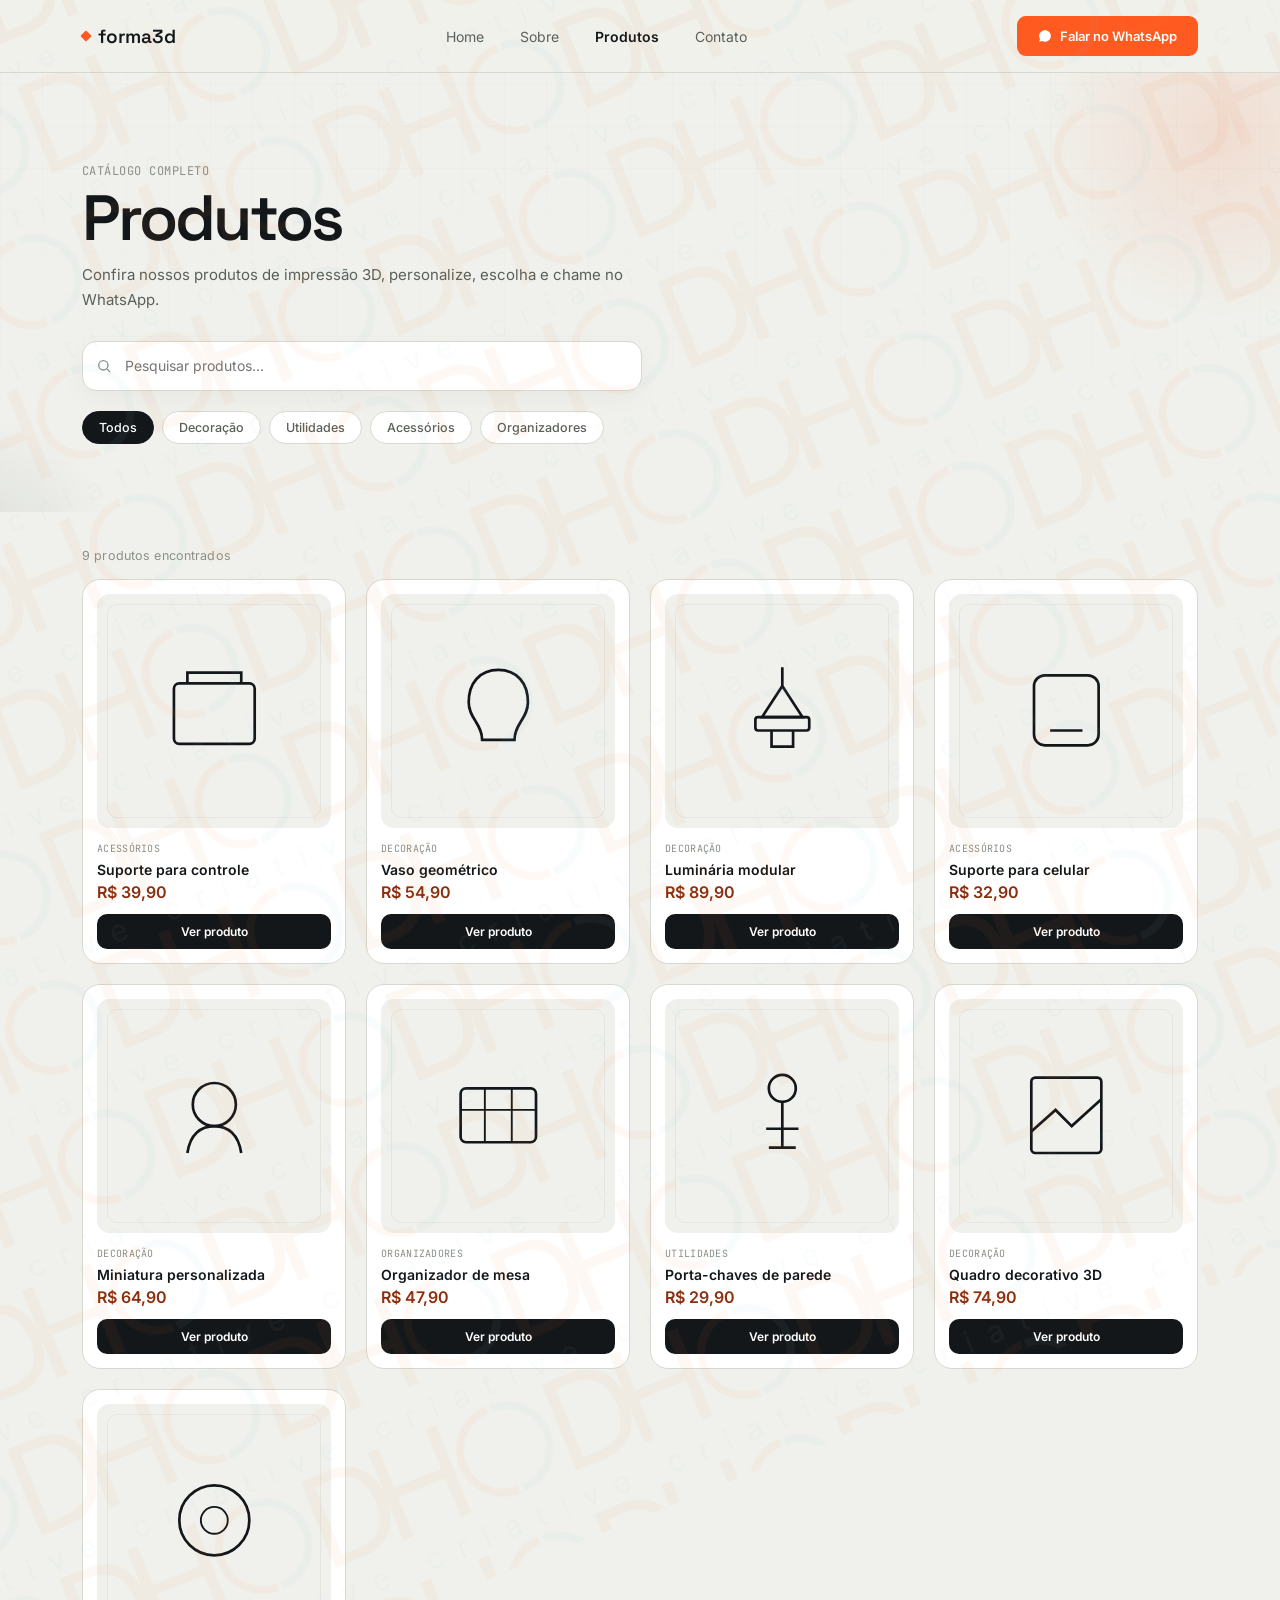
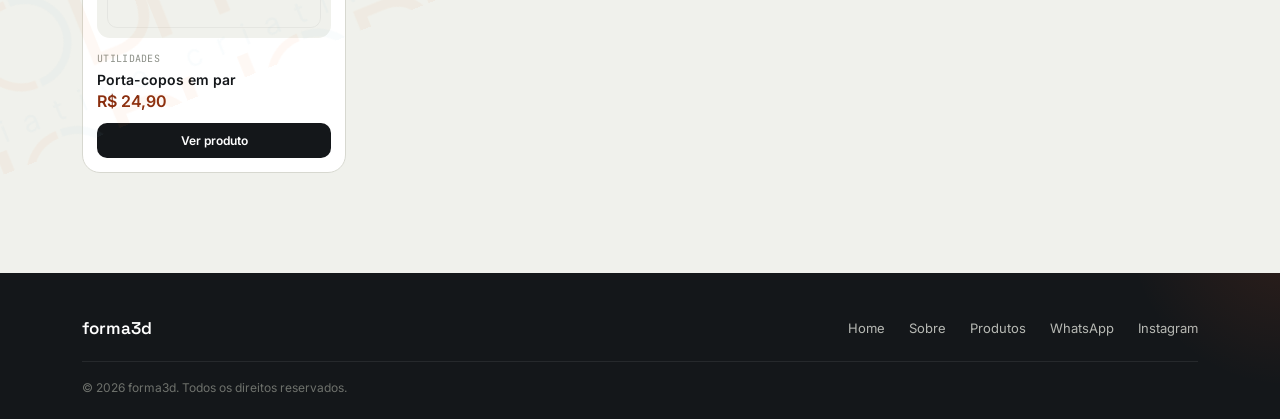
==== commit 724750ec: "Adicionando lupa nos produtos" ====
--- a/produtos.html
+++ b/produtos.html
@@ -29,7 +29,7 @@
       </div>
       <a class="btn btn-accent" href="https://wa.me/5500000000000" target="_blank" rel="noopener">
         <svg width="14" height="14" viewBox="0 0 24 24" fill="currentColor"><path d="M12 2C6.48 2 2 6.48 2 12c0 1.85.5 3.58 1.35 5.07L2 22l5.1-1.33A9.94 9.94 0 0 0 12 22c5.52 0 10-4.48 10-10S17.52 2 12 2Z"/></svg>
-        Falar no WhatsAppaaaa
+        Falar no WhatsApp
       </a>
     </nav>
   </div>
@@ -75,9 +75,14 @@
       <svg width="16" height="16" viewBox="0 0 24 24" fill="none" stroke="currentColor" stroke-width="2"><path d="M18 6 6 18M6 6l12 12"/></svg>
     </button>
     <div class="modal-body">
-      <div>
-        <div class="gallery-main" id="galleryMain"></div>
-        <div class="thumbs" id="galleryThumbs"></div>
+      <div class="gallery-column">
+        <div class="gallery-main" id="galleryMain" tabindex="0" aria-label="Galeria de imagens do produto">
+          <div class="zoom-lens" id="zoomLens" aria-hidden="true"></div>
+          <span class="zoom-hint" id="zoomHint">Passe o mouse para ampliar</span>
+        </div>
+        <div class="zoom-preview" id="zoomPreview" aria-hidden="true"></div>
+        <div class="mobile-zoom-note" id="mobileZoomNote">Toque na imagem para ampliar</div>
+        <div class="thumbs" id="galleryThumbs" aria-label="Miniaturas do produto"></div>
       </div>
       <div>
         <span class="p-cat" id="modalCat"></span>
--- a/CSS/produtos.css
+++ b/CSS/produtos.css
@@ -1337,4 +1337,206 @@
     transition: none !important;
     transform: none !important;
   }
-}+}
+/* =========================================================
+   GALERIA PROFISSIONAL — ZOOM ESTILO MARKETPLACE
+   ========================================================= */
+
+.gallery-column {
+  position: relative;
+  min-width: 0;
+}
+
+.gallery-main {
+  cursor: crosshair;
+  touch-action: none;
+  user-select: none;
+}
+
+.gallery-main:focus-visible {
+  outline: 3px solid rgba(255,90,31,.22);
+  outline-offset: 3px;
+}
+
+.gallery-main.is-zooming {
+  cursor: none;
+}
+
+.gallery-main > img {
+  pointer-events: none;
+}
+
+.zoom-lens {
+  position: absolute;
+  z-index: 4;
+  width: 118px;
+  height: 118px;
+  display: none;
+  pointer-events: none;
+  border: 1.5px solid rgba(255,90,31,.82);
+  border-radius: 8px;
+  background: rgba(255,255,255,.16);
+  box-shadow:
+    0 5px 16px rgba(20,23,26,.13),
+    inset 0 0 0 1px rgba(255,255,255,.35);
+}
+
+.gallery-main.is-zooming .zoom-lens {
+  display: block;
+}
+
+.zoom-preview {
+  position: absolute;
+  z-index: 30;
+  top: 0;
+  left: calc(100% + 18px);
+  width: min(440px, 42vw);
+  aspect-ratio: 1 / 1;
+  overflow: hidden;
+  pointer-events: none;
+  display: none;
+  border: 1px solid var(--line);
+  border-radius: 16px;
+  background: var(--card);
+  box-shadow:
+    0 28px 60px rgba(20,23,26,.18),
+    0 8px 20px rgba(20,23,26,.08);
+}
+
+.gallery-column:has(.gallery-main.is-zooming) .zoom-preview {
+  display: block;
+}
+
+.zoom-preview::after {
+  content: "";
+  position: absolute;
+  inset: 0;
+  pointer-events: none;
+  box-shadow: inset 0 0 0 1px rgba(20,23,26,.035);
+}
+
+.zoom-preview img {
+  display: block;
+  width: 100%;
+  height: 100%;
+  object-fit: contain;
+  padding: 8px;
+  transform-origin: 50% 50%;
+  transition: transform .08s linear;
+  will-change: transform;
+  pointer-events: none;
+}
+
+.zoom-hint {
+  position: absolute;
+  z-index: 5;
+  left: 50%;
+  bottom: 14px;
+  transform: translateX(-50%);
+  padding: 7px 11px;
+  border-radius: 999px;
+  background: rgba(20,23,26,.76);
+  color: #fff;
+  font-size: 11px;
+  line-height: 1;
+  white-space: nowrap;
+  pointer-events: none;
+  opacity: 0;
+  transition: opacity .2s ease;
+}
+
+.gallery-main:hover .zoom-hint {
+  opacity: 1;
+}
+
+.mobile-zoom-note {
+  display: none;
+  margin-top: 8px;
+  text-align: center;
+  font-size: 11px;
+  color: var(--muted);
+}
+
+/* Botões das miniaturas ficam acessíveis e consistentes */
+.thumb {
+  padding: 7px;
+  cursor: pointer;
+  color: inherit;
+}
+
+.thumb img {
+  display: block;
+  width: 100%;
+  height: 100%;
+  object-fit: contain;
+  pointer-events: none;
+}
+
+.thumb:focus-visible {
+  outline: 3px solid rgba(255,90,31,.18);
+  outline-offset: 2px;
+}
+
+/* Quando uma foto real existe, ela ocupa o card sem cortes. */
+.card-img > img {
+  position: relative;
+  z-index: 1;
+}
+
+.related-card .card-img > img {
+  padding: 4px;
+}
+
+@media (max-width: 1180px) and (min-width: 881px) {
+  .zoom-preview {
+    left: auto;
+    right: calc(100% + 18px);
+  }
+}
+
+@media (max-width: 880px) {
+  .zoom-preview {
+    position: fixed;
+    left: 50%;
+    top: 50%;
+    width: min(78vw, 520px);
+    max-height: 78vh;
+    transform: translate(-50%, -50%);
+  }
+
+  .gallery-column:has(.gallery-main.is-zooming) .zoom-preview {
+    display: block;
+  }
+
+  .mobile-zoom-note {
+    display: block;
+  }
+
+  .gallery-main.is-zooming {
+    cursor: default;
+  }
+
+  .zoom-hint {
+    display: none;
+  }
+}
+
+@media (max-width: 560px) {
+  .zoom-lens {
+    display: none !important;
+  }
+
+  .zoom-preview {
+    width: min(88vw, 430px);
+  }
+
+  .mobile-zoom-note {
+    font-size: 10.5px;
+  }
+}
+
+@media (prefers-reduced-motion: reduce) {
+  .zoom-preview img {
+    transition: none;
+  }
+}
